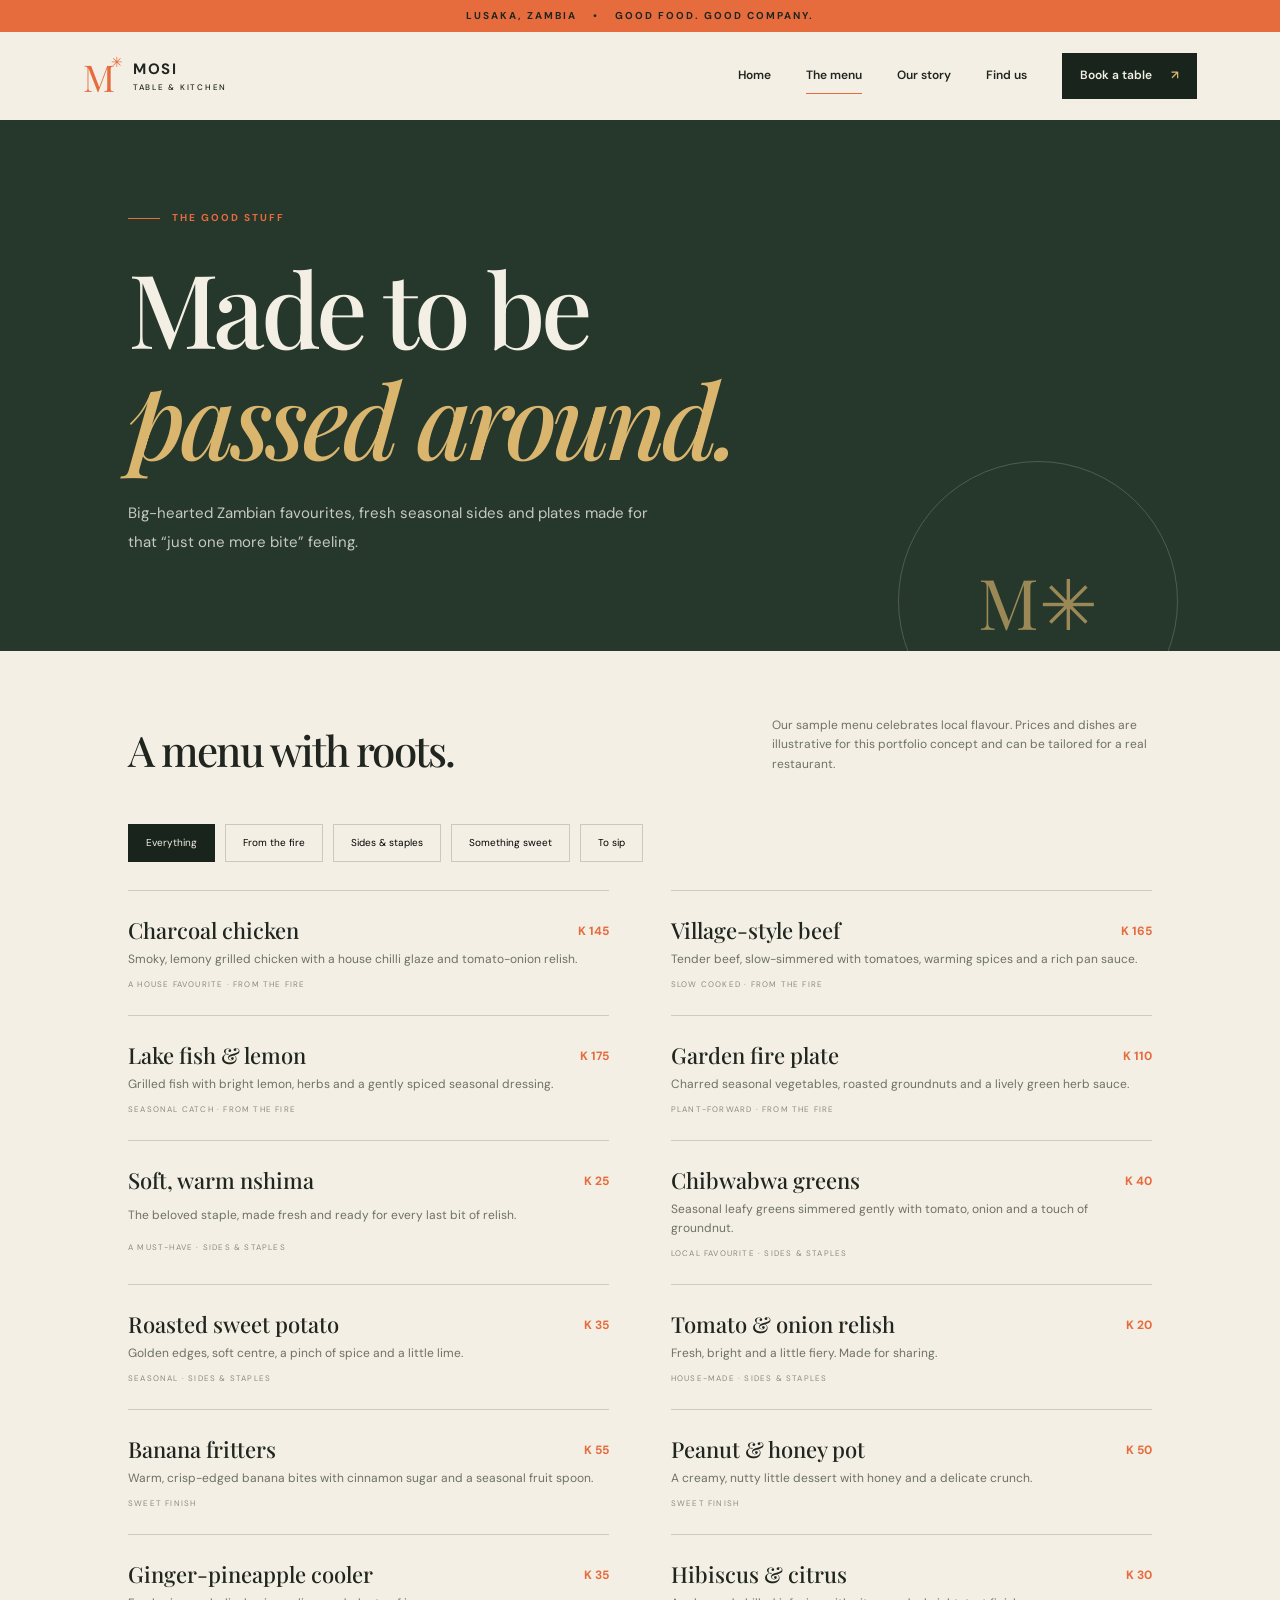
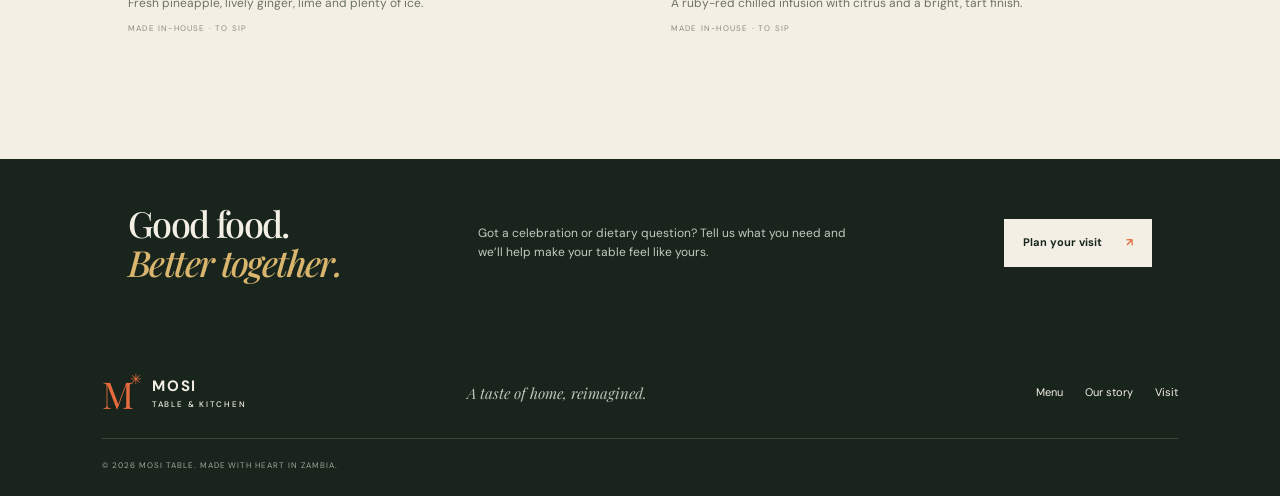
==== menu.html @ 40dbc9a3 "Build Mosi Table multi-page restaurant website" ====
<!doctype html><html lang="en"><head><meta charset="utf-8"><meta name="viewport" content="width=device-width,initial-scale=1"><meta name="description" content="Explore the Mosi Table menu: Zambian favourites, fire-kissed plates and something sweet."><title>The Menu — Mosi Table</title><link href="https://fonts.googleapis.com/css2?family=DM+Sans:wght@400;500;600;700&family=Playfair+Display:wght@500;600;700&display=swap" rel="stylesheet"><link rel="stylesheet" href="assets/css/style.css"><script defer src="assets/js/main.js"></script></head><body data-page="menu"><div class="announcement">LUSAKA, ZAMBIA <span>•</span> GOOD FOOD. GOOD COMPANY.</div><header class="site-header"><a class="brand" href="index.html"><span class="brand-mark">M<span>✳</span></span><span>MOSI <small>TABLE & KITCHEN</small></span></a><button class="nav-toggle" aria-label="Open navigation" aria-expanded="false">☰</button><nav class="nav"><a href="index.html">Home</a><a class="active" href="menu.html">The menu</a><a href="story.html">Our story</a><a href="visit.html">Find us</a><a class="nav-cta" href="visit.html#booking">Book a table <span>↗</span></a></nav></header><main><section class="page-hero"><p class="eyebrow"><span class="eyebrow-line"></span> THE GOOD STUFF</p><h1>Made to be<br><em>passed around.</em></h1><p>Big-hearted Zambian favourites, fresh seasonal sides and plates made for that “just one more bite” feeling.</p><div class="page-orbit">M✳</div></section><section class="menu-intro"><h2>A menu with roots.</h2><p>Our sample menu celebrates local flavour. Prices and dishes are illustrative for this portfolio concept and can be tailored for a real restaurant.</p></section><section class="menu-board"><div class="menu-tabs" role="group" aria-label="Filter menu categories"><button class="active" data-filter="all" aria-pressed="true">Everything</button><button data-filter="plates" aria-pressed="false">From the fire</button><button data-filter="sides" aria-pressed="false">Sides & staples</button><button data-filter="sweet" aria-pressed="false">Something sweet</button><button data-filter="drinks" aria-pressed="false">To sip</button></div><div class="menu-grid"><article class="menu-item" data-category="plates"><h3>Charcoal chicken</h3><span class="price">K 145</span><p>Smoky, lemony grilled chicken with a house chilli glaze and tomato-onion relish.</p><span class="tag">A house favourite · From the fire</span></article><article class="menu-item" data-category="plates"><h3>Village-style beef</h3><span class="price">K 165</span><p>Tender beef, slow-simmered with tomatoes, warming spices and a rich pan sauce.</p><span class="tag">Slow cooked · From the fire</span></article><article class="menu-item" data-category="plates"><h3>Lake fish & lemon</h3><span class="price">K 175</span><p>Grilled fish with bright lemon, herbs and a gently spiced seasonal dressing.</p><span class="tag">Seasonal catch · From the fire</span></article><article class="menu-item" data-category="plates"><h3>Garden fire plate</h3><span class="price">K 110</span><p>Charred seasonal vegetables, roasted groundnuts and a lively green herb sauce.</p><span class="tag">Plant-forward · From the fire</span></article><article class="menu-item" data-category="sides"><h3>Soft, warm nshima</h3><span class="price">K 25</span><p>The beloved staple, made fresh and ready for every last bit of relish.</p><span class="tag">A must-have · Sides & staples</span></article><article class="menu-item" data-category="sides"><h3>Chibwabwa greens</h3><span class="price">K 40</span><p>Seasonal leafy greens simmered gently with tomato, onion and a touch of groundnut.</p><span class="tag">Local favourite · Sides & staples</span></article><article class="menu-item" data-category="sides"><h3>Roasted sweet potato</h3><span class="price">K 35</span><p>Golden edges, soft centre, a pinch of spice and a little lime.</p><span class="tag">Seasonal · Sides & staples</span></article><article class="menu-item" data-category="sides"><h3>Tomato & onion relish</h3><span class="price">K 20</span><p>Fresh, bright and a little fiery. Made for sharing.</p><span class="tag">House-made · Sides & staples</span></article><article class="menu-item" data-category="sweet"><h3>Banana fritters</h3><span class="price">K 55</span><p>Warm, crisp-edged banana bites with cinnamon sugar and a seasonal fruit spoon.</p><span class="tag">Sweet finish</span></article><article class="menu-item" data-category="sweet"><h3>Peanut & honey pot</h3><span class="price">K 50</span><p>A creamy, nutty little dessert with honey and a delicate crunch.</p><span class="tag">Sweet finish</span></article><article class="menu-item" data-category="drinks"><h3>Ginger-pineapple cooler</h3><span class="price">K 35</span><p>Fresh pineapple, lively ginger, lime and plenty of ice.</p><span class="tag">Made in-house · To sip</span></article><article class="menu-item" data-category="drinks"><h3>Hibiscus & citrus</h3><span class="price">K 30</span><p>A ruby-red chilled infusion with citrus and a bright, tart finish.</p><span class="tag">Made in-house · To sip</span></article></div></section><section class="menu-note"><h2>Good food.<br><em>Better together.</em></h2><p>Got a celebration or dietary question? Tell us what you need and we’ll help make your table feel like yours.</p><a class="button button-light" href="visit.html#booking">Plan your visit <span>↗</span></a></section></main><footer class="footer"><a class="brand footer-brand" href="index.html"><span class="brand-mark">M<span>✳</span></span><span>MOSI <small>TABLE & KITCHEN</small></span></a><p>A taste of home, reimagined.</p><div class="footer-links"><a href="menu.html">Menu</a><a href="story.html">Our story</a><a href="visit.html">Visit</a></div><small>© <span data-year></span> MOSI TABLE. MADE WITH HEART IN ZAMBIA.</small></footer></body></html>
---- assets/css/style.css ----
:root{--forest:#19251c;--cream:#f3efe5;--paper:#e8e0d0;--ink:#20261f;--muted:#6e7167;--serif:'Playfair Display',Georgia,serif;--sans:'DM Sans',Arial,sans-serif;--orange:#e66b3d;--gold:#d9b56e}*{box-sizing:border-box}html{scroll-behavior:smooth}body{margin:0;background:var(--cream);color:var(--ink);font:15px/1.6 var(--sans)}a{color:inherit;text-decoration:none}button{font:inherit}.announcement{background:var(--orange);text-align:center;padding:8px;font-size:10px;letter-spacing:.2em;font-weight:700}.announcement span{padding:0 12px}.site-header{height:88px;padding:0 6.5%;display:flex;align-items:center;justify-content:space-between;background:var(--cream);position:relative;z-index:10}.brand{display:flex;align-items:center;gap:10px;font-weight:700;letter-spacing:.12em;font-size:15px;line-height:1.2}.brand small{display:block;font-size:8px;letter-spacing:.22em;margin-top:5px;font-weight:500}.brand-mark{font:37px var(--serif);letter-spacing:-.12em;color:var(--orange)}.brand-mark span{font-size:14px;vertical-align:top;letter-spacing:0}.nav{display:flex;align-items:center;gap:35px;font-size:12px;font-weight:600}.nav>a:not(.nav-cta){padding:8px 0;border-bottom:1px solid transparent}.nav>a.active,.nav>a:hover{border-color:var(--orange)}.nav-cta{background:var(--forest);color:var(--cream);padding:13px 18px}.nav-cta span{padding-left:16px;color:var(--gold)}.nav-toggle{display:none;border:0;background:none;font-size:24px}.hero{min-height:650px;background:var(--forest);color:var(--cream);display:grid;grid-template-columns:1fr 1fr;position:relative;overflow:hidden;padding:65px 8% 50px 10%}.hero-copy{padding:28px 4% 35px 0;position:relative;z-index:2}.eyebrow{font-size:10px;letter-spacing:.2em;font-weight:700;color:var(--orange);display:flex;align-items:center;gap:12px;margin:0 0 26px}.eyebrow-line{display:inline-block;width:32px;height:1px;background:var(--orange)}h1,h2,h3,p{margin-top:0}h1,h2{font-family:var(--serif);font-weight:500;letter-spacing:-.045em;line-height:1.08}h1{font-size:clamp(54px,6.4vw,90px);margin-bottom:26px}h1 em,h2 em{font-weight:500;color:var(--gold)}.hero-lede{max-width:390px;color:#d0d1c7;font-size:15px;line-height:1.9}.hero-actions{display:flex;align-items:center;gap:25px;margin-top:32px}.button{display:inline-flex;align-items:center;justify-content:space-between;gap:24px;padding:15px 19px;font-size:11px;font-weight:700;transition:transform .2s}.button:hover{transform:translateY(-3px)}.button-light{background:var(--cream);color:var(--forest)}.button-light span{color:var(--orange)}.button-dark{background:var(--forest);color:var(--cream)}.text-link{font-size:11px;font-weight:700}.text-link span{margin-left:9px;color:var(--orange)}.light-link{color:var(--cream)}.hero-note{display:flex;align-items:center;gap:13px;position:absolute;bottom:0;font-size:8px;letter-spacing:.14em;line-height:1.8;color:#b7c0b5}.hero-note b{color:var(--cream)}.note-star{font-size:27px;color:var(--orange)}.hero-visual{position:relative;min-height:500px}.hero-photo{position:absolute;inset:0 4% 30px 6%;background:url('https://images.unsplash.com/photo-1547592180-85f173990554?auto=format&fit=crop&w=1100&q=85') center/cover;border-radius:48% 48% 0 0;filter:saturate(.88)}.hero-photo:after,.dish-photo:after{content:"";position:absolute;inset:0;background:linear-gradient(180deg,transparent 55%,#0c140d66)}.photo-stamp{position:absolute;right:-1%;top:13%;width:104px;height:104px;border:1px solid var(--gold);border-radius:50%;display:flex;align-items:center;justify-content:center;flex-direction:column;background:var(--orange);color:var(--forest);transform:rotate(10deg);font-size:8px;letter-spacing:.15em;font-weight:700}.photo-stamp strong{font-size:24px;line-height:1.2}.hero-caption{position:absolute;bottom:0;left:6%;right:4%;display:flex;justify-content:space-between;color:#b9c1b5;font-size:8px;letter-spacing:.15em}.hero-side-label{position:absolute;right:2%;top:48%;writing-mode:vertical-rl;font-size:8px;letter-spacing:.2em;color:#b9c1b5}.ticker{overflow:hidden;background:var(--orange);padding:14px 0;white-space:nowrap;font-size:10px;letter-spacing:.16em;font-weight:700}.ticker div{min-width:max-content;animation:marquee 28s linear infinite}.ticker span{padding:0 26px;color:var(--cream)}@keyframes marquee{to{transform:translateX(-30%)}}.section-pad{padding:100px 10%}.section-kicker{font-size:9px;letter-spacing:.2em;color:var(--orange);font-weight:700;margin-bottom:36px}.intro-grid{display:grid;grid-template-columns:1fr 1fr;gap:9%;align-items:start}.intro h2,.dish-copy h2,.visit-strip h2{font-size:clamp(39px,4.7vw,62px);margin-bottom:0}.intro h2 em,.dish-copy h2 em,.visit-strip h2 em{color:#b96b43}.body-large{font:20px/1.65 var(--serif);color:#4d554a}.under-link{display:inline-block;margin-top:16px;border-bottom:1px solid var(--orange);padding-bottom:7px;font-size:11px;font-weight:700}.under-link span{margin-left:18px;color:var(--orange)}.value-row{margin-top:75px;display:grid;grid-template-columns:repeat(3,1fr);border-top:1px solid #d4cebf}.value-row article{padding:25px 26px 0 0}.value-row article+article{border-left:1px solid #d4cebf;padding-left:28px}.value-row article>span{color:var(--orange);font-size:10px;letter-spacing:.12em}.value-row h3{font:500 24px var(--serif);margin:20px 0 10px}.value-row p{color:var(--muted);font-size:12px;max-width:270px}.dish-feature{display:grid;grid-template-columns:1fr 1fr;background:var(--paper);min-height:550px}.dish-photo{position:relative;min-height:480px;background:url('https://images.unsplash.com/photo-1547592180-745d643a9c73?auto=format&fit=crop&w=1200&q=85') center/cover}.dish-copy{padding:90px 13% 70px 12%;position:relative}.dish-copy .eyebrow{margin-bottom:24px}.dish-copy h2{font-size:clamp(36px,4vw,55px)}.dish-copy>p:not(.eyebrow){margin:25px 0 28px;color:#5c6055;font-size:13px;line-height:1.9}.dish-number{display:block;margin-top:48px;font-size:8px;letter-spacing:.18em;color:#77786b}.quote-band{text-align:center;padding:84px 20px 78px;position:relative;overflow:hidden;background:#e9dfca}.quote-mark{font:90px var(--serif);line-height:.8;color:var(--orange)}.quote-band blockquote{font:clamp(27px,3.5vw,43px)/1.25 var(--serif);margin:10px 0 20px;letter-spacing:-.03em}.quote-band p{font-size:8px;letter-spacing:.22em;font-weight:700;color:#78786b}.quote-flower{position:absolute;right:13%;top:24%;font-size:70px;color:#d6c8aa}.visit-strip{background:var(--orange);padding:76px 10%;display:grid;grid-template-columns:1fr 1fr;gap:10%;align-items:center}.visit-strip .eyebrow{color:var(--forest)}.visit-strip h2 em{color:#f8e8ca}.visit-details p{max-width:350px;font-size:14px;line-height:1.9;margin-bottom:25px}.visit-strip .button-light{background:var(--forest);color:var(--cream)}.visit-strip .button-light span{color:var(--orange)}.visit-address{display:block;margin-top:32px;font-size:8px;letter-spacing:.16em;font-weight:700}.footer{background:var(--forest);color:var(--cream);padding:42px 8% 25px;display:grid;grid-template-columns:1fr 1fr 1fr;align-items:center;gap:20px}.footer-brand .brand-mark{color:var(--orange)}.footer>p{font:italic 15px var(--serif);color:#bdc1b4;margin:0}.footer-links{display:flex;justify-content:flex-end;gap:22px;font-size:11px}.footer>small{grid-column:1/-1;border-top:1px solid #3b493d;padding-top:20px;color:#9ea79b;font-size:8px;letter-spacing:.12em}.page-hero{padding:90px 10% 80px;background:var(--forest);color:var(--cream);position:relative;overflow:hidden}.page-hero h1{max-width:800px;font-size:clamp(54px,8vw,105px)}.page-hero p:not(.eyebrow){max-width:520px;color:#c6c9bf;line-height:1.9}.page-hero .page-orbit{position:absolute;right:8%;bottom:-90px;border:1px solid #657260;width:280px;height:280px;border-radius:50%;display:grid;place-items:center;color:var(--gold);font:70px var(--serif);opacity:.65}.menu-intro{display:flex;justify-content:space-between;align-items:end;gap:30px;padding:65px 10% 25px}.menu-intro h2{font-size:42px;margin:0}.menu-intro p{max-width:380px;color:var(--muted);font-size:12px;margin:0}.menu-board{padding:25px 10% 100px}.menu-tabs{display:flex;gap:10px;flex-wrap:wrap;margin-bottom:28px}.menu-tabs button{border:1px solid #cfc7b7;background:transparent;padding:10px 17px;font-size:10px;cursor:pointer}.menu-tabs button.active,.menu-tabs button:hover{background:var(--forest);color:var(--cream);border-color:var(--forest)}.menu-grid{display:grid;grid-template-columns:repeat(2,1fr);gap:0 6%}.menu-item{padding:24px 0;border-top:1px solid #d1cbbb;display:grid;grid-template-columns:1fr auto;gap:5px 20px}.menu-item h3{font:500 22px var(--serif);margin:0}.menu-item .price{font-size:12px;font-weight:700;color:var(--orange);padding-top:7px}.menu-item p{grid-column:1/-1;margin:0;color:var(--muted);font-size:12px}.menu-item .tag{grid-column:1/-1;font-size:8px;letter-spacing:.15em;color:#8b8d7d;text-transform:uppercase;margin-top:4px}.menu-note{background:var(--forest);color:var(--cream);padding:45px 10%;display:flex;justify-content:space-between;align-items:center;gap:25px}.menu-note h2{font-size:36px;margin:0}.menu-note p{max-width:390px;color:#c6c9bf;font-size:12px;margin:0}.story-hero{background:#d9d1bf;color:var(--forest);display:grid;grid-template-columns:1fr .8fr;min-height:540px}.story-hero-copy{padding:90px 8% 70px 15%}.story-hero-copy h1{font-size:clamp(48px,6vw,76px)}.story-hero-copy p:not(.eyebrow){max-width:450px;color:#555b4f;line-height:1.9}.story-art{background:var(--orange);position:relative;overflow:hidden;min-height:400px;display:grid;place-items:center}.story-art:before,.story-art:after{content:"";position:absolute;border:1px solid #19251c73;border-radius:50%;width:360px;height:360px}.story-art:after{width:250px;height:250px}.story-art span{font:clamp(80px,11vw,145px) var(--serif);color:var(--forest);z-index:1;letter-spacing:-.1em}.story-columns{padding:90px 12%;display:grid;grid-template-columns:.8fr 1fr;gap:12%}.story-columns h2{font-size:45px}.story-columns p{font-size:13px;color:var(--muted);line-height:2}.story-values{background:var(--forest);color:var(--cream);padding:75px 10%}.story-values h2{font-size:45px}.story-value-grid{display:grid;grid-template-columns:repeat(3,1fr);gap:35px;margin-top:45px}.story-value-grid h3{font:24px var(--serif);color:var(--gold)}.story-value-grid p{font-size:12px;color:#c4c9bf}.visit-hero{background:var(--orange);color:var(--forest);padding:85px 10% 70px;display:grid;grid-template-columns:1fr .65fr;gap:10%;align-items:end}.visit-hero h1{font-size:clamp(55px,7vw,92px)}.visit-hero p{max-width:420px}.visit-hero .eyebrow{color:var(--forest)}.visit-card{background:var(--cream);padding:28px}.visit-card small{font-size:8px;letter-spacing:.15em;font-weight:700}.visit-card h3{font:26px var(--serif);margin:12px 0}.visit-card p{font-size:12px;color:var(--muted);margin:0}.visit-content{padding:80px 10%;display:grid;grid-template-columns:.8fr 1fr;gap:12%}.visit-content h2{font-size:45px}.contact-list{margin-top:30px}.contact-list div{padding:18px 0;border-top:1px solid #d1cbbb}.contact-list small{display:block;font-size:8px;letter-spacing:.15em;color:var(--orange);font-weight:700}.contact-list strong{font:20px var(--serif);font-weight:500}.booking-panel{background:var(--paper);padding:35px}.booking-panel h2{font-size:38px;margin-bottom:8px}.booking-panel>p{font-size:12px;color:var(--muted)}.booking-form{display:grid;grid-template-columns:1fr 1fr;gap:16px;margin-top:24px}.field{display:flex;flex-direction:column;gap:6px}.field.full{grid-column:1/-1}.field label{font-size:9px;letter-spacing:.12em;font-weight:700}.field input,.field select,.field textarea{width:100%;border:1px solid #c9c1b1;background:var(--cream);padding:13px;font:12px var(--sans);color:var(--ink);border-radius:0}.field textarea{min-height:90px;resize:vertical}.booking-form button{border:0;cursor:pointer;grid-column:1/-1;text-align:left}.form-message{font-size:12px;color:var(--forest);margin:0;grid-column:1/-1}.visit-footnote{font-size:10px;color:var(--muted);margin-top:18px}.menu-item[hidden]{display:none}body[data-page="menu"] .page-hero{background:#26372b}::selection{background:var(--orange);color:var(--forest)}@media(max-width:850px){.site-header{height:74px;padding:0 6%}.nav-toggle{display:block;color:var(--forest);cursor:pointer}.nav{display:none;position:absolute;top:74px;left:0;right:0;background:var(--cream);padding:20px 6% 28px;flex-direction:column;align-items:stretch;gap:8px;box-shadow:0 18px 25px #0001}.nav.open{display:flex}.nav>a{padding:12px!important}.hero{grid-template-columns:1fr;padding:50px 7% 38px}.hero-copy{padding:0 0 35px}.hero-visual{min-height:430px}.hero-photo{inset:0 7% 28px}.hero-side-label{right:1%}.hero-note{position:static;margin-top:36px}.hero-actions{flex-wrap:wrap}.section-pad{padding:70px 7%}.intro-grid,.dish-feature,.visit-strip,.story-hero,.story-columns,.visit-hero,.visit-content{grid-template-columns:1fr}.intro-grid{gap:25px}.value-row{margin-top:45px}.dish-photo{min-height:350px}.dish-copy{padding:55px 7%}.visit-strip{gap:35px;padding:60px 7%}.footer{padding:35px 7%;grid-template-columns:1fr 1fr}.footer>p{display:none}.footer-links{gap:15px}.footer>small{margin-top:10px}.menu-intro{padding:50px 7% 20px;align-items:start;flex-direction:column}.menu-board{padding:20px 7% 70px}.menu-note{padding:35px 7%;align-items:start;flex-direction:column}.page-hero{padding:65px 7%}.page-hero .page-orbit{right:-90px;opacity:.35}.story-hero-copy{padding:65px 7%}.story-art{min-height:300px}.story-columns{padding:65px 7%;gap:15px}.story-values{padding:60px 7%}.story-value-grid{grid-template-columns:1fr;gap:20px}.visit-hero{padding:65px 7%;gap:20px}.visit-content{padding:60px 7%;gap:40px}.booking-panel{padding:25px}}@media(max-width:520px){.announcement{font-size:8px}.hero h1{font-size:56px}.hero-visual{min-height:350px}.photo-stamp{width:82px;height:82px;right:0}.photo-stamp strong{font-size:19px}.hero-caption{font-size:7px}.value-row{grid-template-columns:1fr}.value-row article,.value-row article+article{padding:22px 0;border-left:0;border-top:1px solid #d4cebf}.value-row article:first-child{border-top:0}.menu-grid{grid-template-columns:1fr}.menu-intro h2{font-size:35px}.menu-note h2{font-size:30px}.booking-form{grid-template-columns:1fr}.field.full,.booking-form button,.form-message{grid-column:1}.footer{grid-template-columns:1fr}.footer-links{justify-content:flex-start}.footer>small{line-height:1.8}.story-hero-copy h1{font-size:52px}}@media(prefers-reduced-motion:reduce){html{scroll-behavior:auto}.ticker div{animation:none}*{transition:none!important}}
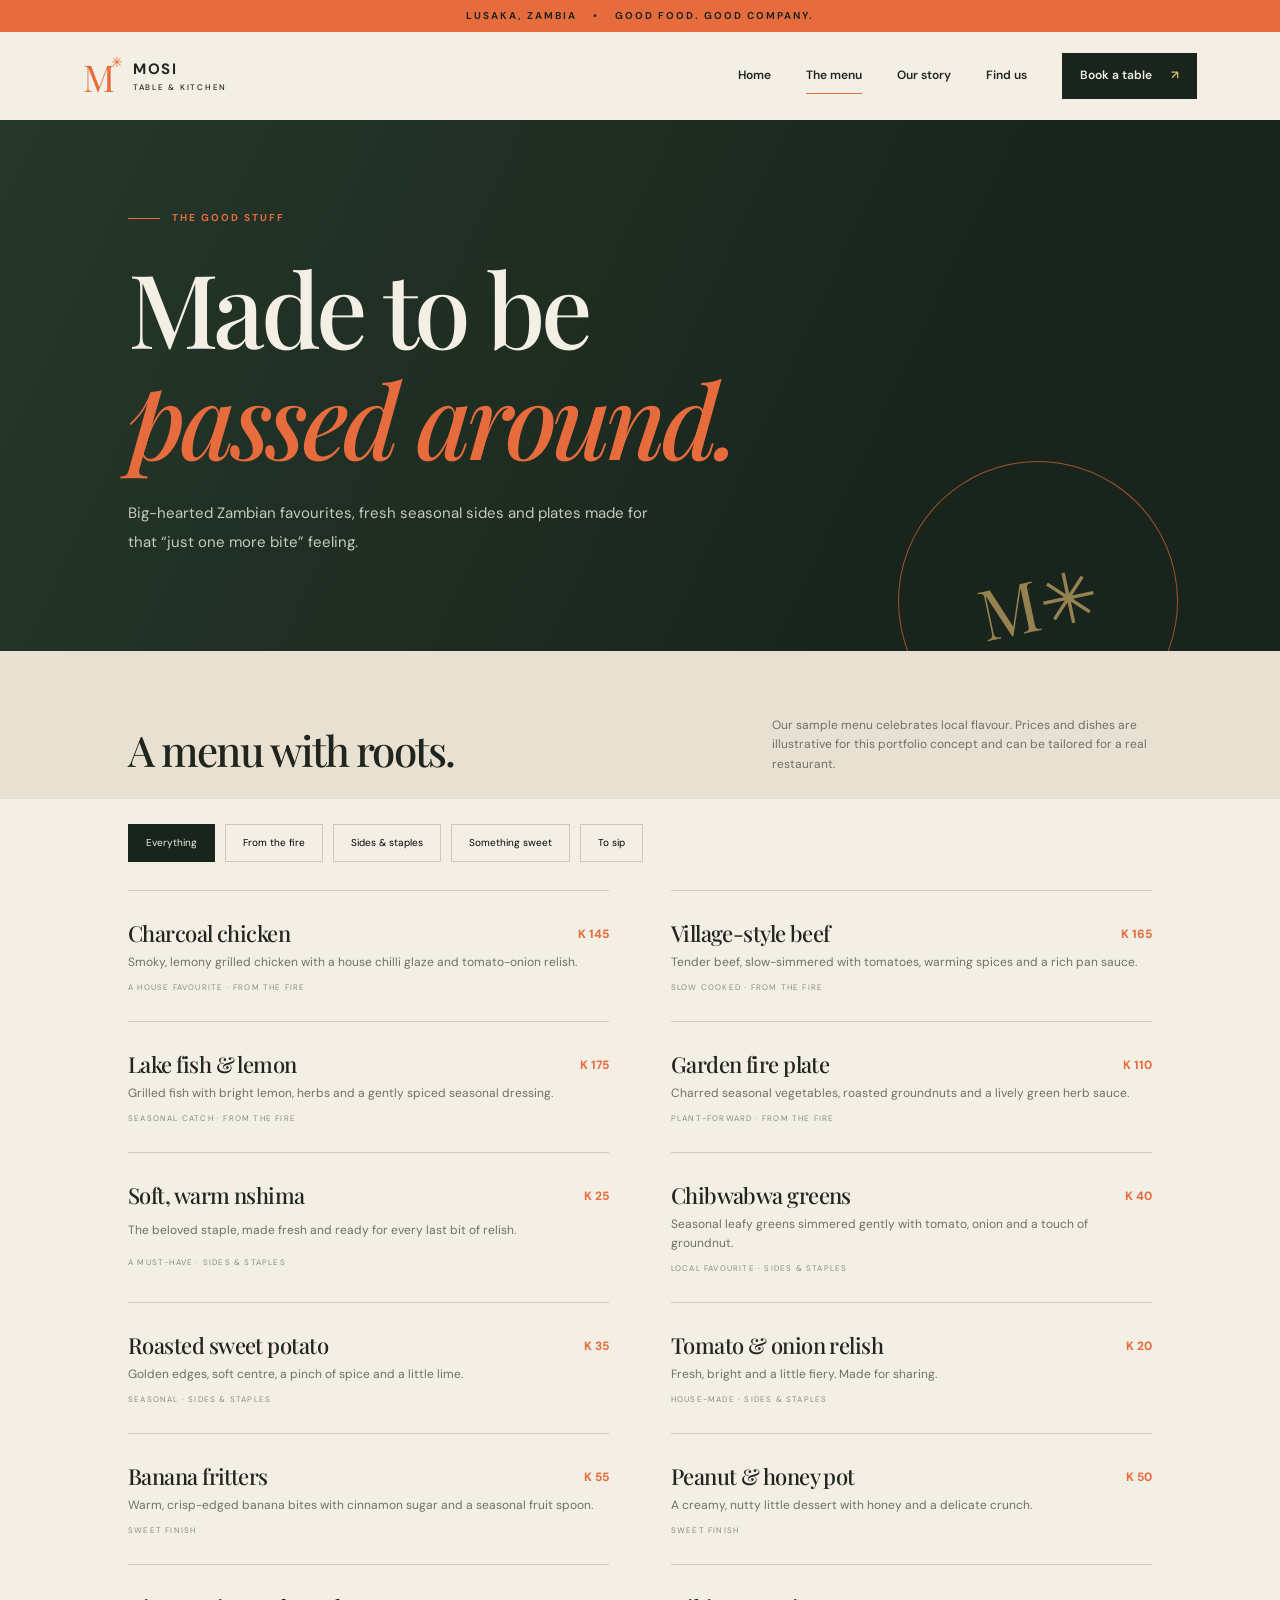
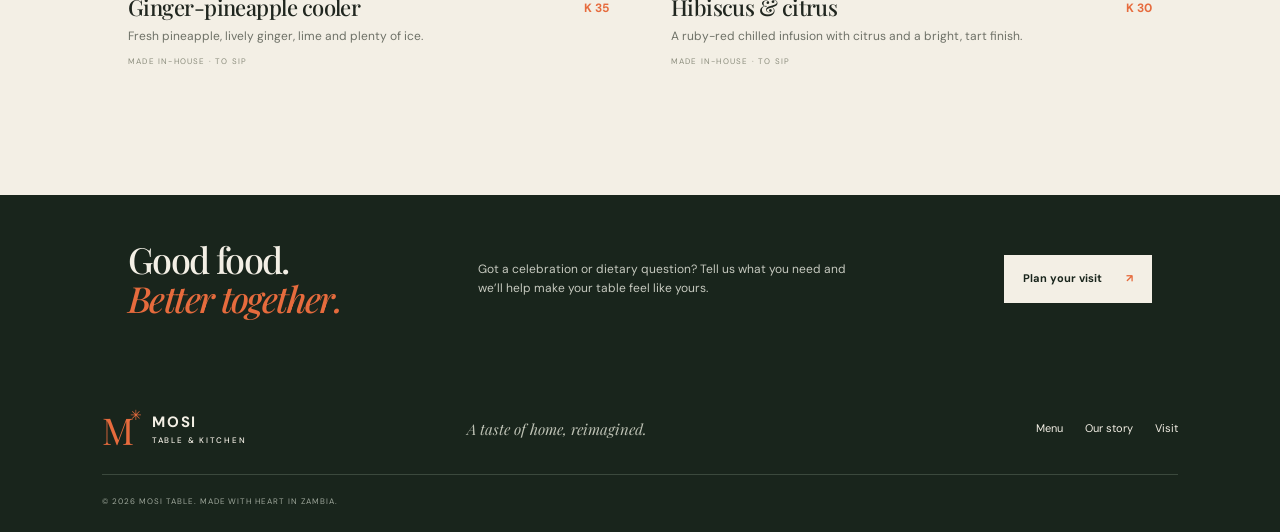
==== commit 6de25c44: "Load global and page-specific CSS" ====
--- a/menu.html
+++ b/menu.html
@@ -1 +1 @@
-<!doctype html><html lang="en"><head><meta charset="utf-8"><meta name="viewport" content="width=device-width,initial-scale=1"><meta name="description" content="Explore the Mosi Table menu: Zambian favourites, fire-kissed plates and something sweet."><title>The Menu — Mosi Table</title><link href="https://fonts.googleapis.com/css2?family=DM+Sans:wght@400;500;600;700&family=Playfair+Display:wght@500;600;700&display=swap" rel="stylesheet"><link rel="stylesheet" href="assets/css/style.css"><script defer src="assets/js/main.js"></script></head><body data-page="menu"><div class="announcement">LUSAKA, ZAMBIA <span>•</span> GOOD FOOD. GOOD COMPANY.</div><header class="site-header"><a class="brand" href="index.html"><span class="brand-mark">M<span>✳</span></span><span>MOSI <small>TABLE & KITCHEN</small></span></a><button class="nav-toggle" aria-label="Open navigation" aria-expanded="false">☰</button><nav class="nav"><a href="index.html">Home</a><a class="active" href="menu.html">The menu</a><a href="story.html">Our story</a><a href="visit.html">Find us</a><a class="nav-cta" href="visit.html#booking">Book a table <span>↗</span></a></nav></header><main><section class="page-hero"><p class="eyebrow"><span class="eyebrow-line"></span> THE GOOD STUFF</p><h1>Made to be<br><em>passed around.</em></h1><p>Big-hearted Zambian favourites, fresh seasonal sides and plates made for that “just one more bite” feeling.</p><div class="page-orbit">M✳</div></section><section class="menu-intro"><h2>A menu with roots.</h2><p>Our sample menu celebrates local flavour. Prices and dishes are illustrative for this portfolio concept and can be tailored for a real restaurant.</p></section><section class="menu-board"><div class="menu-tabs" role="group" aria-label="Filter menu categories"><button class="active" data-filter="all" aria-pressed="true">Everything</button><button data-filter="plates" aria-pressed="false">From the fire</button><button data-filter="sides" aria-pressed="false">Sides & staples</button><button data-filter="sweet" aria-pressed="false">Something sweet</button><button data-filter="drinks" aria-pressed="false">To sip</button></div><div class="menu-grid"><article class="menu-item" data-category="plates"><h3>Charcoal chicken</h3><span class="price">K 145</span><p>Smoky, lemony grilled chicken with a house chilli glaze and tomato-onion relish.</p><span class="tag">A house favourite · From the fire</span></article><article class="menu-item" data-category="plates"><h3>Village-style beef</h3><span class="price">K 165</span><p>Tender beef, slow-simmered with tomatoes, warming spices and a rich pan sauce.</p><span class="tag">Slow cooked · From the fire</span></article><article class="menu-item" data-category="plates"><h3>Lake fish & lemon</h3><span class="price">K 175</span><p>Grilled fish with bright lemon, herbs and a gently spiced seasonal dressing.</p><span class="tag">Seasonal catch · From the fire</span></article><article class="menu-item" data-category="plates"><h3>Garden fire plate</h3><span class="price">K 110</span><p>Charred seasonal vegetables, roasted groundnuts and a lively green herb sauce.</p><span class="tag">Plant-forward · From the fire</span></article><article class="menu-item" data-category="sides"><h3>Soft, warm nshima</h3><span class="price">K 25</span><p>The beloved staple, made fresh and ready for every last bit of relish.</p><span class="tag">A must-have · Sides & staples</span></article><article class="menu-item" data-category="sides"><h3>Chibwabwa greens</h3><span class="price">K 40</span><p>Seasonal leafy greens simmered gently with tomato, onion and a touch of groundnut.</p><span class="tag">Local favourite · Sides & staples</span></article><article class="menu-item" data-category="sides"><h3>Roasted sweet potato</h3><span class="price">K 35</span><p>Golden edges, soft centre, a pinch of spice and a little lime.</p><span class="tag">Seasonal · Sides & staples</span></article><article class="menu-item" data-category="sides"><h3>Tomato & onion relish</h3><span class="price">K 20</span><p>Fresh, bright and a little fiery. Made for sharing.</p><span class="tag">House-made · Sides & staples</span></article><article class="menu-item" data-category="sweet"><h3>Banana fritters</h3><span class="price">K 55</span><p>Warm, crisp-edged banana bites with cinnamon sugar and a seasonal fruit spoon.</p><span class="tag">Sweet finish</span></article><article class="menu-item" data-category="sweet"><h3>Peanut & honey pot</h3><span class="price">K 50</span><p>A creamy, nutty little dessert with honey and a delicate crunch.</p><span class="tag">Sweet finish</span></article><article class="menu-item" data-category="drinks"><h3>Ginger-pineapple cooler</h3><span class="price">K 35</span><p>Fresh pineapple, lively ginger, lime and plenty of ice.</p><span class="tag">Made in-house · To sip</span></article><article class="menu-item" data-category="drinks"><h3>Hibiscus & citrus</h3><span class="price">K 30</span><p>A ruby-red chilled infusion with citrus and a bright, tart finish.</p><span class="tag">Made in-house · To sip</span></article></div></section><section class="menu-note"><h2>Good food.<br><em>Better together.</em></h2><p>Got a celebration or dietary question? Tell us what you need and we’ll help make your table feel like yours.</p><a class="button button-light" href="visit.html#booking">Plan your visit <span>↗</span></a></section></main><footer class="footer"><a class="brand footer-brand" href="index.html"><span class="brand-mark">M<span>✳</span></span><span>MOSI <small>TABLE & KITCHEN</small></span></a><p>A taste of home, reimagined.</p><div class="footer-links"><a href="menu.html">Menu</a><a href="story.html">Our story</a><a href="visit.html">Visit</a></div><small>© <span data-year></span> MOSI TABLE. MADE WITH HEART IN ZAMBIA.</small></footer></body></html>+<!doctype html><html lang="en"><head><meta charset="utf-8"><meta name="viewport" content="width=device-width,initial-scale=1"><meta name="description" content="Explore the Mosi Table menu: Zambian favourites, fire-kissed plates and something sweet."><title>The Menu — Mosi Table</title><link href="https://fonts.googleapis.com/css2?family=DM+Sans:wght@400;500;600;700&family=Playfair+Display:wght@500;600;700&display=swap" rel="stylesheet"><link rel="stylesheet" href="assets/css/global.css"><link rel="stylesheet" href="assets/css/menu.css"><script defer src="assets/js/main.js"></script></head><body data-page="menu"><div class="announcement">LUSAKA, ZAMBIA <span>•</span> GOOD FOOD. GOOD COMPANY.</div><header class="site-header"><a class="brand" href="index.html"><span class="brand-mark">M<span>✳</span></span><span>MOSI <small>TABLE & KITCHEN</small></span></a><button class="nav-toggle" aria-label="Open navigation" aria-expanded="false">☰</button><nav class="nav"><a href="index.html">Home</a><a class="active" href="menu.html">The menu</a><a href="story.html">Our story</a><a href="visit.html">Find us</a><a class="nav-cta" href="visit.html#booking">Book a table <span>↗</span></a></nav></header><main><section class="page-hero"><p class="eyebrow"><span class="eyebrow-line"></span> THE GOOD STUFF</p><h1>Made to be<br><em>passed around.</em></h1><p>Big-hearted Zambian favourites, fresh seasonal sides and plates made for that “just one more bite” feeling.</p><div class="page-orbit">M✳</div></section><section class="menu-intro"><h2>A menu with roots.</h2><p>Our sample menu celebrates local flavour. Prices and dishes are illustrative for this portfolio concept and can be tailored for a real restaurant.</p></section><section class="menu-board"><div class="menu-tabs" role="group" aria-label="Filter menu categories"><button class="active" data-filter="all" aria-pressed="true">Everything</button><button data-filter="plates" aria-pressed="false">From the fire</button><button data-filter="sides" aria-pressed="false">Sides & staples</button><button data-filter="sweet" aria-pressed="false">Something sweet</button><button data-filter="drinks" aria-pressed="false">To sip</button></div><div class="menu-grid"><article class="menu-item" data-category="plates"><h3>Charcoal chicken</h3><span class="price">K 145</span><p>Smoky, lemony grilled chicken with a house chilli glaze and tomato-onion relish.</p><span class="tag">A house favourite · From the fire</span></article><article class="menu-item" data-category="plates"><h3>Village-style beef</h3><span class="price">K 165</span><p>Tender beef, slow-simmered with tomatoes, warming spices and a rich pan sauce.</p><span class="tag">Slow cooked · From the fire</span></article><article class="menu-item" data-category="plates"><h3>Lake fish & lemon</h3><span class="price">K 175</span><p>Grilled fish with bright lemon, herbs and a gently spiced seasonal dressing.</p><span class="tag">Seasonal catch · From the fire</span></article><article class="menu-item" data-category="plates"><h3>Garden fire plate</h3><span class="price">K 110</span><p>Charred seasonal vegetables, roasted groundnuts and a lively green herb sauce.</p><span class="tag">Plant-forward · From the fire</span></article><article class="menu-item" data-category="sides"><h3>Soft, warm nshima</h3><span class="price">K 25</span><p>The beloved staple, made fresh and ready for every last bit of relish.</p><span class="tag">A must-have · Sides & staples</span></article><article class="menu-item" data-category="sides"><h3>Chibwabwa greens</h3><span class="price">K 40</span><p>Seasonal leafy greens simmered gently with tomato, onion and a touch of groundnut.</p><span class="tag">Local favourite · Sides & staples</span></article><article class="menu-item" data-category="sides"><h3>Roasted sweet potato</h3><span class="price">K 35</span><p>Golden edges, soft centre, a pinch of spice and a little lime.</p><span class="tag">Seasonal · Sides & staples</span></article><article class="menu-item" data-category="sides"><h3>Tomato & onion relish</h3><span class="price">K 20</span><p>Fresh, bright and a little fiery. Made for sharing.</p><span class="tag">House-made · Sides & staples</span></article><article class="menu-item" data-category="sweet"><h3>Banana fritters</h3><span class="price">K 55</span><p>Warm, crisp-edged banana bites with cinnamon sugar and a seasonal fruit spoon.</p><span class="tag">Sweet finish</span></article><article class="menu-item" data-category="sweet"><h3>Peanut & honey pot</h3><span class="price">K 50</span><p>A creamy, nutty little dessert with honey and a delicate crunch.</p><span class="tag">Sweet finish</span></article><article class="menu-item" data-category="drinks"><h3>Ginger-pineapple cooler</h3><span class="price">K 35</span><p>Fresh pineapple, lively ginger, lime and plenty of ice.</p><span class="tag">Made in-house · To sip</span></article><article class="menu-item" data-category="drinks"><h3>Hibiscus & citrus</h3><span class="price">K 30</span><p>A ruby-red chilled infusion with citrus and a bright, tart finish.</p><span class="tag">Made in-house · To sip</span></article></div></section><section class="menu-note"><h2>Good food.<br><em>Better together.</em></h2><p>Got a celebration or dietary question? Tell us what you need and we’ll help make your table feel like yours.</p><a class="button button-light" href="visit.html#booking">Plan your visit <span>↗</span></a></section></main><footer class="footer"><a class="brand footer-brand" href="index.html"><span class="brand-mark">M<span>✳</span></span><span>MOSI <small>TABLE & KITCHEN</small></span></a><p>A taste of home, reimagined.</p><div class="footer-links"><a href="menu.html">Menu</a><a href="story.html">Our story</a><a href="visit.html">Visit</a></div><small>© <span data-year></span> MOSI TABLE. MADE WITH HEART IN ZAMBIA.</small></footer></body></html>
--- a/assets/css/global.css
+++ b/assets/css/global.css
@@ -0,0 +1 @@
+:root{--forest:#19251c;--cream:#f3efe5;--paper:#e8e0d0;--ink:#20261f;--muted:#6e7167;--serif:'Playfair Display',Georgia,serif;--sans:'DM Sans',Arial,sans-serif;--orange:#e66b3d;--gold:#d9b56e}*{box-sizing:border-box}html{scroll-behavior:smooth}body{margin:0;background:var(--cream);color:var(--ink);font:15px/1.6 var(--sans)}a{color:inherit;text-decoration:none}button{font:inherit}.announcement{background:var(--orange);text-align:center;padding:8px;font-size:10px;letter-spacing:.2em;font-weight:700}.announcement span{padding:0 12px}.site-header{height:88px;padding:0 6.5%;display:flex;align-items:center;justify-content:space-between;background:var(--cream);position:relative;z-index:10}.brand{display:flex;align-items:center;gap:10px;font-weight:700;letter-spacing:.12em;font-size:15px;line-height:1.2}.brand small{display:block;font-size:8px;letter-spacing:.22em;margin-top:5px;font-weight:500}.brand-mark{font:37px var(--serif);letter-spacing:-.12em;color:var(--orange)}.brand-mark span{font-size:14px;vertical-align:top;letter-spacing:0}.nav{display:flex;align-items:center;gap:35px;font-size:12px;font-weight:600}.nav>a:not(.nav-cta){padding:8px 0;border-bottom:1px solid transparent}.nav>a.active,.nav>a:hover{border-color:var(--orange)}.nav-cta{background:var(--forest);color:var(--cream);padding:13px 18px}.nav-cta span{padding-left:16px;color:var(--gold)}.nav-toggle{display:none;border:0;background:none;font-size:24px}.hero{min-height:650px;background:var(--forest);color:var(--cream);display:grid;grid-template-columns:1fr 1fr;position:relative;overflow:hidden;padding:65px 8% 50px 10%}.hero-copy{padding:28px 4% 35px 0;position:relative;z-index:2}.eyebrow{font-size:10px;letter-spacing:.2em;font-weight:700;color:var(--orange);display:flex;align-items:center;gap:12px;margin:0 0 26px}.eyebrow-line{display:inline-block;width:32px;height:1px;background:var(--orange)}h1,h2,h3,p{margin-top:0}h1,h2{font-family:var(--serif);font-weight:500;letter-spacing:-.045em;line-height:1.08}h1{font-size:clamp(54px,6.4vw,90px);margin-bottom:26px}h1 em,h2 em{font-weight:500;color:var(--gold)}.hero-lede{max-width:390px;color:#d0d1c7;font-size:15px;line-height:1.9}.hero-actions{display:flex;align-items:center;gap:25px;margin-top:32px}.button{display:inline-flex;align-items:center;justify-content:space-between;gap:24px;padding:15px 19px;font-size:11px;font-weight:700;transition:transform .2s}.button:hover{transform:translateY(-3px)}.button-light{background:var(--cream);color:var(--forest)}.button-light span{color:var(--orange)}.button-dark{background:var(--forest);color:var(--cream)}.text-link{font-size:11px;font-weight:700}.text-link span{margin-left:9px;color:var(--orange)}.light-link{color:var(--cream)}.hero-note{display:flex;align-items:center;gap:13px;position:absolute;bottom:0;font-size:8px;letter-spacing:.14em;line-height:1.8;color:#b7c0b5}.hero-note b{color:var(--cream)}.note-star{font-size:27px;color:var(--orange)}.hero-visual{position:relative;min-height:500px}.hero-photo{position:absolute;inset:0 4% 30px 6%;background:url('https://images.unsplash.com/photo-1547592180-85f173990554?auto=format&fit=crop&w=1100&q=85') center/cover;border-radius:48% 48% 0 0;filter:saturate(.88)}.hero-photo:after,.dish-photo:after{content:"";position:absolute;inset:0;background:linear-gradient(180deg,transparent 55%,#0c140d66)}.photo-stamp{position:absolute;right:-1%;top:13%;width:104px;height:104px;border:1px solid var(--gold);border-radius:50%;display:flex;align-items:center;justify-content:center;flex-direction:column;background:var(--orange);color:var(--forest);transform:rotate(10deg);font-size:8px;letter-spacing:.15em;font-weight:700}.photo-stamp strong{font-size:24px;line-height:1.2}.hero-caption{position:absolute;bottom:0;left:6%;right:4%;display:flex;justify-content:space-between;color:#b9c1b5;font-size:8px;letter-spacing:.15em}.hero-side-label{position:absolute;right:2%;top:48%;writing-mode:vertical-rl;font-size:8px;letter-spacing:.2em;color:#b9c1b5}.ticker{overflow:hidden;background:var(--orange);padding:14px 0;white-space:nowrap;font-size:10px;letter-spacing:.16em;font-weight:700}.ticker div{min-width:max-content;animation:marquee 28s linear infinite}.ticker span{padding:0 26px;color:var(--cream)}@keyframes marquee{to{transform:translateX(-30%)}}.section-pad{padding:100px 10%}.section-kicker{font-size:9px;letter-spacing:.2em;color:var(--orange);font-weight:700;margin-bottom:36px}.intro-grid{display:grid;grid-template-columns:1fr 1fr;gap:9%;align-items:start}.intro h2,.dish-copy h2,.visit-strip h2{font-size:clamp(39px,4.7vw,62px);margin-bottom:0}.intro h2 em,.dish-copy h2 em,.visit-strip h2 em{color:#b96b43}.body-large{font:20px/1.65 var(--serif);color:#4d554a}.under-link{display:inline-block;margin-top:16px;border-bottom:1px solid var(--orange);padding-bottom:7px;font-size:11px;font-weight:700}.under-link span{margin-left:18px;color:var(--orange)}.value-row{margin-top:75px;display:grid;grid-template-columns:repeat(3,1fr);border-top:1px solid #d4cebf}.value-row article{padding:25px 26px 0 0}.value-row article+article{border-left:1px solid #d4cebf;padding-left:28px}.value-row article>span{color:var(--orange);font-size:10px;letter-spacing:.12em}.value-row h3{font:500 24px var(--serif);margin:20px 0 10px}.value-row p{color:var(--muted);font-size:12px;max-width:270px}.dish-feature{display:grid;grid-template-columns:1fr 1fr;background:var(--paper);min-height:550px}.dish-photo{position:relative;min-height:480px;background:url('https://images.unsplash.com/photo-1547592180-745d643a9c73?auto=format&fit=crop&w=1200&q=85') center/cover}.dish-copy{padding:90px 13% 70px 12%;position:relative}.dish-copy .eyebrow{margin-bottom:24px}.dish-copy h2{font-size:clamp(36px,4vw,55px)}.dish-copy>p:not(.eyebrow){margin:25px 0 28px;color:#5c6055;font-size:13px;line-height:1.9}.dish-number{display:block;margin-top:48px;font-size:8px;letter-spacing:.18em;color:#77786b}.quote-band{text-align:center;padding:84px 20px 78px;position:relative;overflow:hidden;background:#e9dfca}.quote-mark{font:90px var(--serif);line-height:.8;color:var(--orange)}.quote-band blockquote{font:clamp(27px,3.5vw,43px)/1.25 var(--serif);margin:10px 0 20px;letter-spacing:-.03em}.quote-band p{font-size:8px;letter-spacing:.22em;font-weight:700;color:#78786b}.quote-flower{position:absolute;right:13%;top:24%;font-size:70px;color:#d6c8aa}.visit-strip{background:var(--orange);padding:76px 10%;display:grid;grid-template-columns:1fr 1fr;gap:10%;align-items:center}.visit-strip .eyebrow{color:var(--forest)}.visit-strip h2 em{color:#f8e8ca}.visit-details p{max-width:350px;font-size:14px;line-height:1.9;margin-bottom:25px}.visit-strip .button-light{background:var(--forest);color:var(--cream)}.visit-strip .button-light span{color:var(--orange)}.visit-address{display:block;margin-top:32px;font-size:8px;letter-spacing:.16em;font-weight:700}.footer{background:var(--forest);color:var(--cream);padding:42px 8% 25px;display:grid;grid-template-columns:1fr 1fr 1fr;align-items:center;gap:20px}.footer-brand .brand-mark{color:var(--orange)}.footer>p{font:italic 15px var(--serif);color:#bdc1b4;margin:0}.footer-links{display:flex;justify-content:flex-end;gap:22px;font-size:11px}.footer>small{grid-column:1/-1;border-top:1px solid #3b493d;padding-top:20px;color:#9ea79b;font-size:8px;letter-spacing:.12em}.page-hero{padding:90px 10% 80px;background:var(--forest);color:var(--cream);position:relative;overflow:hidden}.page-hero h1{max-width:800px;font-size:clamp(54px,8vw,105px)}.page-hero p:not(.eyebrow){max-width:520px;color:#c6c9bf;line-height:1.9}.page-hero .page-orbit{position:absolute;right:8%;bottom:-90px;border:1px solid #657260;width:280px;height:280px;border-radius:50%;display:grid;place-items:center;color:var(--gold);font:70px var(--serif);opacity:.65}.menu-intro{display:flex;justify-content:space-between;align-items:end;gap:30px;padding:65px 10% 25px}.menu-intro h2{font-size:42px;margin:0}.menu-intro p{max-width:380px;color:var(--muted);font-size:12px;margin:0}.menu-board{padding:25px 10% 100px}.menu-tabs{display:flex;gap:10px;flex-wrap:wrap;margin-bottom:28px}.menu-tabs button{border:1px solid #cfc7b7;background:transparent;padding:10px 17px;font-size:10px;cursor:pointer}.menu-tabs button.active,.menu-tabs button:hover{background:var(--forest);color:var(--cream);border-color:var(--forest)}.menu-grid{display:grid;grid-template-columns:repeat(2,1fr);gap:0 6%}.menu-item{padding:24px 0;border-top:1px solid #d1cbbb;display:grid;grid-template-columns:1fr auto;gap:5px 20px}.menu-item h3{font:500 22px var(--serif);margin:0}.menu-item .price{font-size:12px;font-weight:700;color:var(--orange);padding-top:7px}.menu-item p{grid-column:1/-1;margin:0;color:var(--muted);font-size:12px}.menu-item .tag{grid-column:1/-1;font-size:8px;letter-spacing:.15em;color:#8b8d7d;text-transform:uppercase;margin-top:4px}.menu-note{background:var(--forest);color:var(--cream);padding:45px 10%;display:flex;justify-content:space-between;align-items:center;gap:25px}.menu-note h2{font-size:36px;margin:0}.menu-note p{max-width:390px;color:#c6c9bf;font-size:12px;margin:0}.story-hero{background:#d9d1bf;color:var(--forest);display:grid;grid-template-columns:1fr .8fr;min-height:540px}.story-hero-copy{padding:90px 8% 70px 15%}.story-hero-copy h1{font-size:clamp(48px,6vw,76px)}.story-hero-copy p:not(.eyebrow){max-width:450px;color:#555b4f;line-height:1.9}.story-art{background:var(--orange);position:relative;overflow:hidden;min-height:400px;display:grid;place-items:center}.story-art:before,.story-art:after{content:"";position:absolute;border:1px solid #19251c73;border-radius:50%;width:360px;height:360px}.story-art:after{width:250px;height:250px}.story-art span{font:clamp(80px,11vw,145px) var(--serif);color:var(--forest);z-index:1;letter-spacing:-.1em}.story-columns{padding:90px 12%;display:grid;grid-template-columns:.8fr 1fr;gap:12%}.story-columns h2{font-size:45px}.story-columns p{font-size:13px;color:var(--muted);line-height:2}.story-values{background:var(--forest);color:var(--cream);padding:75px 10%}.story-values h2{font-size:45px}.story-value-grid{display:grid;grid-template-columns:repeat(3,1fr);gap:35px;margin-top:45px}.story-value-grid h3{font:24px var(--serif);color:var(--gold)}.story-value-grid p{font-size:12px;color:#c4c9bf}.visit-hero{background:var(--orange);color:var(--forest);padding:85px 10% 70px;display:grid;grid-template-columns:1fr .65fr;gap:10%;align-items:end}.visit-hero h1{font-size:clamp(55px,7vw,92px)}.visit-hero p{max-width:420px}.visit-hero .eyebrow{color:var(--forest)}.visit-card{background:var(--cream);padding:28px}.visit-card small{font-size:8px;letter-spacing:.15em;font-weight:700}.visit-card h3{font:26px var(--serif);margin:12px 0}.visit-card p{font-size:12px;color:var(--muted);margin:0}.visit-content{padding:80px 10%;display:grid;grid-template-columns:.8fr 1fr;gap:12%}.visit-content h2{font-size:45px}.contact-list{margin-top:30px}.contact-list div{padding:18px 0;border-top:1px solid #d1cbbb}.contact-list small{display:block;font-size:8px;letter-spacing:.15em;color:var(--orange);font-weight:700}.contact-list strong{font:20px var(--serif);font-weight:500}.booking-panel{background:var(--paper);padding:35px}.booking-panel h2{font-size:38px;margin-bottom:8px}.booking-panel>p{font-size:12px;color:var(--muted)}.booking-form{display:grid;grid-template-columns:1fr 1fr;gap:16px;margin-top:24px}.field{display:flex;flex-direction:column;gap:6px}.field.full{grid-column:1/-1}.field label{font-size:9px;letter-spacing:.12em;font-weight:700}.field input,.field select,.field textarea{width:100%;border:1px solid #c9c1b1;background:var(--cream);padding:13px;font:12px var(--sans);color:var(--ink);border-radius:0}.field textarea{min-height:90px;resize:vertical}.booking-form button{border:0;cursor:pointer;grid-column:1/-1;text-align:left}.form-message{font-size:12px;color:var(--forest);margin:0;grid-column:1/-1}.visit-footnote{font-size:10px;color:var(--muted);margin-top:18px}.menu-item[hidden]{display:none}body[data-page="menu"] .page-hero{background:#26372b}::selection{background:var(--orange);color:var(--forest)}@media(max-width:850px){.site-header{height:74px;padding:0 6%}.nav-toggle{display:block;color:var(--forest);cursor:pointer}.nav{display:none;position:absolute;top:74px;left:0;right:0;background:var(--cream);padding:20px 6% 28px;flex-direction:column;align-items:stretch;gap:8px;box-shadow:0 18px 25px #0001}.nav.open{display:flex}.nav>a{padding:12px!important}.hero{grid-template-columns:1fr;padding:50px 7% 38px}.hero-copy{padding:0 0 35px}.hero-visual{min-height:430px}.hero-photo{inset:0 7% 28px}.hero-side-label{right:1%}.hero-note{position:static;margin-top:36px}.hero-actions{flex-wrap:wrap}.section-pad{padding:70px 7%}.intro-grid,.dish-feature,.visit-strip,.story-hero,.story-columns,.visit-hero,.visit-content{grid-template-columns:1fr}.intro-grid{gap:25px}.value-row{margin-top:45px}.dish-photo{min-height:350px}.dish-copy{padding:55px 7%}.visit-strip{gap:35px;padding:60px 7%}.footer{padding:35px 7%;grid-template-columns:1fr 1fr}.footer>p{display:none}.footer-links{gap:15px}.footer>small{margin-top:10px}.menu-intro{padding:50px 7% 20px;align-items:start;flex-direction:column}.menu-board{padding:20px 7% 70px}.menu-note{padding:35px 7%;align-items:start;flex-direction:column}.page-hero{padding:65px 7%}.page-hero .page-orbit{right:-90px;opacity:.35}.story-hero-copy{padding:65px 7%}.story-art{min-height:300px}.story-columns{padding:65px 7%;gap:15px}.story-values{padding:60px 7%}.story-value-grid{grid-template-columns:1fr;gap:20px}.visit-hero{padding:65px 7%;gap:20px}.visit-content{padding:60px 7%;gap:40px}.booking-panel{padding:25px}}@media(max-width:520px){.announcement{font-size:8px}.hero h1{font-size:56px}.hero-visual{min-height:350px}.photo-stamp{width:82px;height:82px;right:0}.photo-stamp strong{font-size:19px}.hero-caption{font-size:7px}.value-row{grid-template-columns:1fr}.value-row article,.value-row article+article{padding:22px 0;border-left:0;border-top:1px solid #d4cebf}.value-row article:first-child{border-top:0}.menu-grid{grid-template-columns:1fr}.menu-intro h2{font-size:35px}.menu-note h2{font-size:30px}.booking-form{grid-template-columns:1fr}.field.full,.booking-form button,.form-message{grid-column:1}.footer{grid-template-columns:1fr}.footer-links{justify-content:flex-start}.footer>small{line-height:1.8}.story-hero-copy h1{font-size:52px}}@media(prefers-reduced-motion:reduce){html{scroll-behavior:auto}.ticker div{animation:none}*{transition:none!important}}
--- a/assets/css/menu.css
+++ b/assets/css/menu.css
@@ -0,0 +1,10 @@
+/* MENU PAGE — deep green, editorial menu board */
+body[data-page="menu"] .page-hero{background:linear-gradient(115deg,#26372b 0%,#19251c 72%)}
+body[data-page="menu"] .page-hero h1 em{color:#e66b3d}
+body[data-page="menu"] .page-orbit{border-color:#e66b3d;color:#d9b56e;transform:rotate(-12deg)}
+body[data-page="menu"] .menu-intro{background:#e8e0d0}
+body[data-page="menu"] .menu-tabs button{transition:background .2s,color .2s,border-color .2s}
+body[data-page="menu"] .menu-item{padding-top:27px;padding-bottom:27px}
+body[data-page="menu"] .menu-item h3{letter-spacing:-.025em}
+body[data-page="menu"] .menu-note{background:#19251c}
+body[data-page="menu"] .menu-note h2 em{color:#e66b3d}
